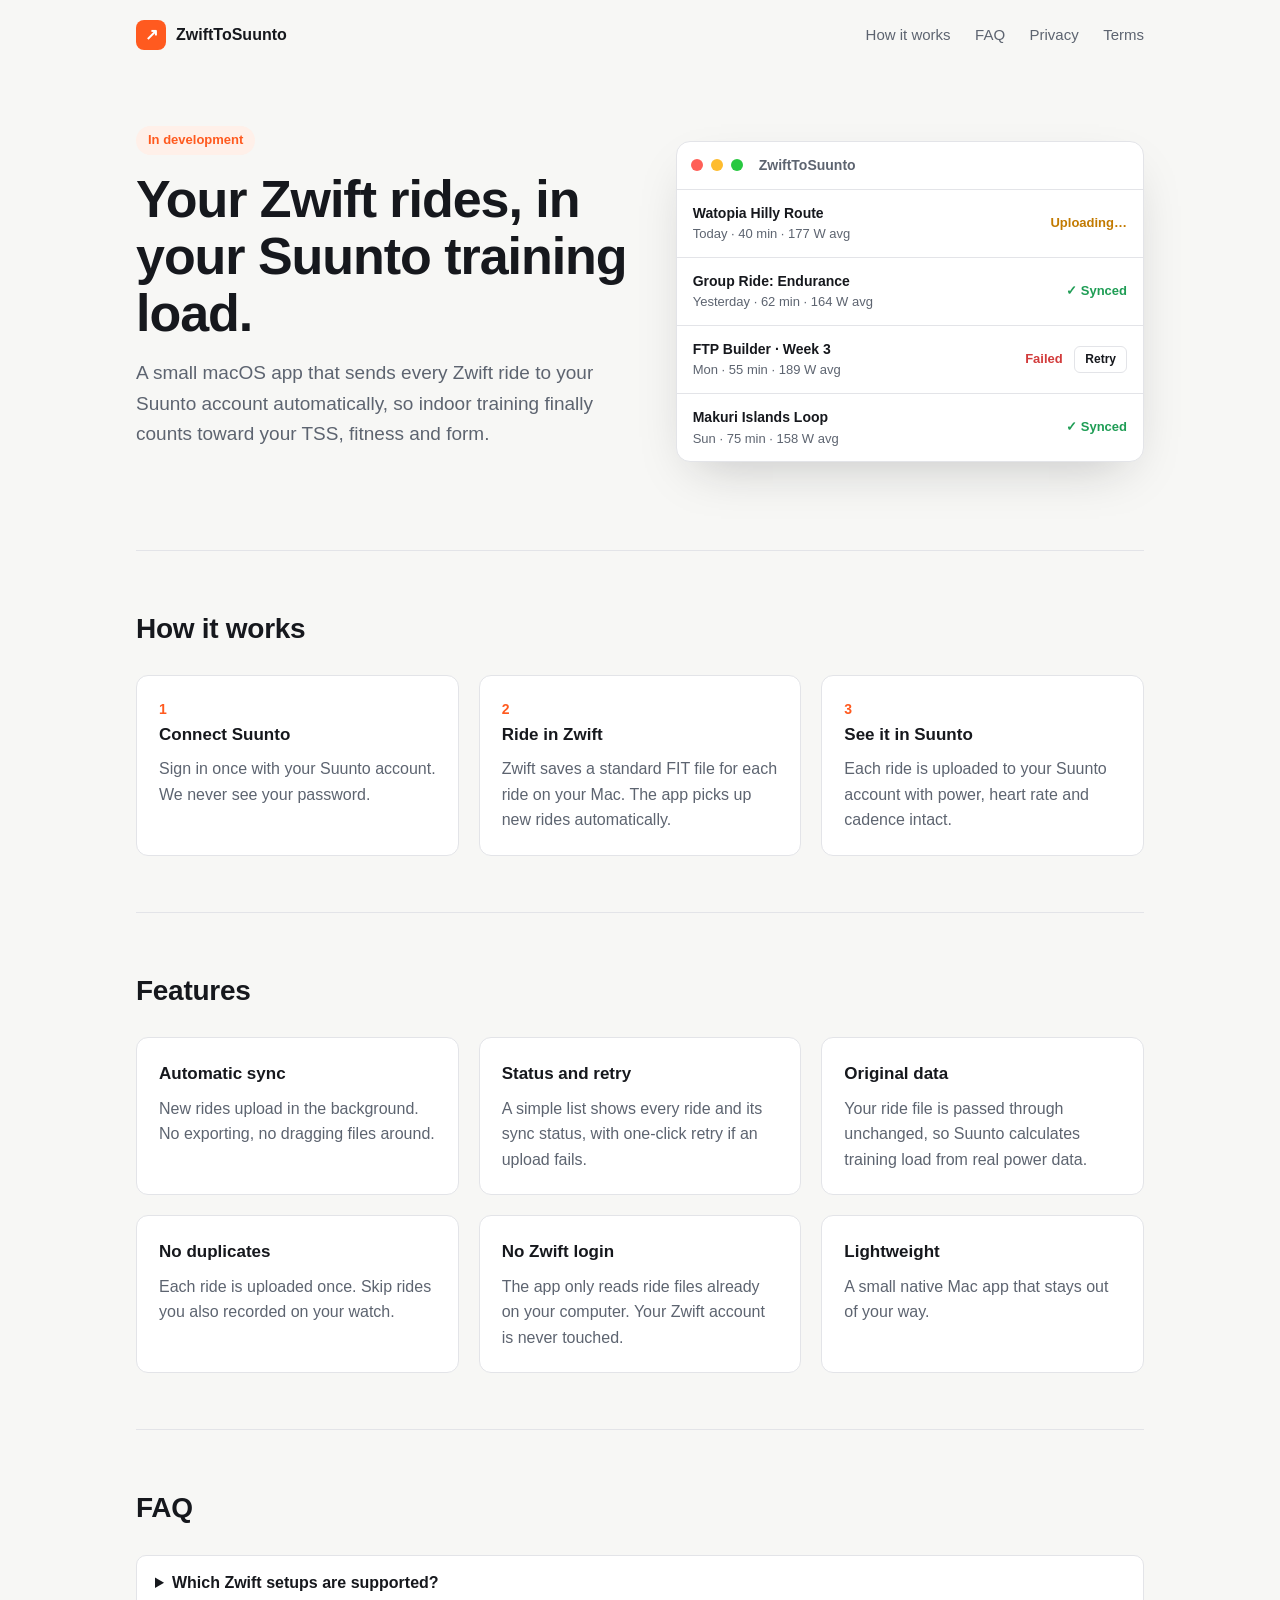
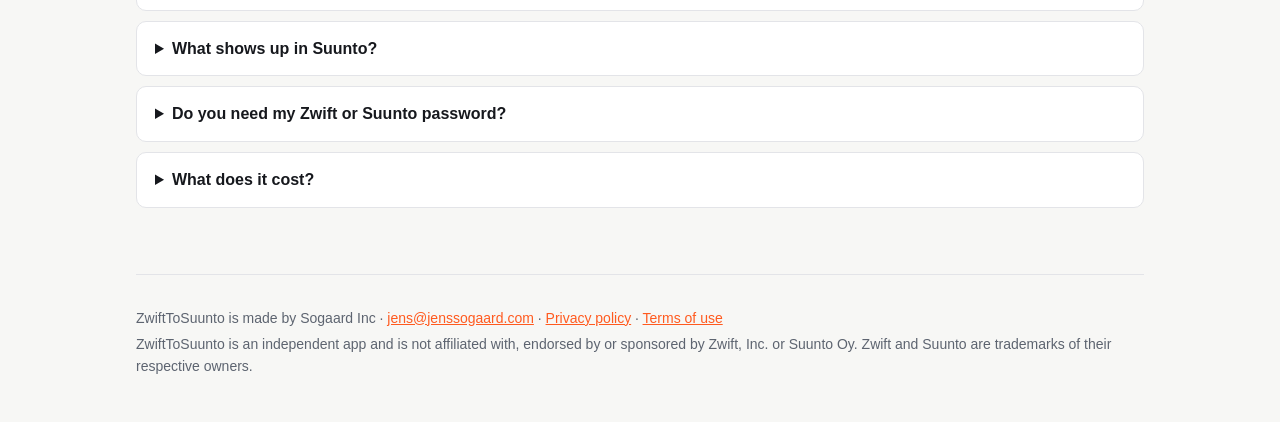
==== index.html @ 24a123be "Add ZwiftToSuunto product site with privacy policy and terms Co-Authored-By: Claude Opus 5.5 <norepl" ====
<!doctype html>
<html lang="en">
  <head>
    <meta charset="utf-8" />
    <meta name="viewport" content="width=device-width, initial-scale=1" />
    <title>ZwiftToSuunto</title>
    <meta
      name="description"
      content="A small macOS app that automatically sends your Zwift rides to your Suunto account, so indoor training counts toward your training load."
    />
    <link rel="stylesheet" href="style.css" />
  </head>
  <body>
    <div class="wrap">
      <header class="top">
        <a class="logo" href="./"
          ><span class="logo-mark">↗</span>ZwiftToSuunto</a
        >
        <nav>
          <a href="#how">How it works</a>
          <a href="#faq">FAQ</a>
          <a href="privacy.html">Privacy</a>
          <a href="terms.html">Terms</a>
        </nav>
      </header>

      <div class="hero">
        <div>
          <span class="badge">In development</span>
          <h1>Your Zwift rides, in your Suunto training load.</h1>
          <p class="lead">
            A small macOS app that sends every Zwift ride to your Suunto account
            automatically, so indoor training finally counts toward your TSS,
            fitness and form.
          </p>
        </div>

        <div class="window" aria-label="App preview">
          <div class="titlebar">
            <i class="dot r"></i><i class="dot y"></i><i class="dot g"></i>
            <span>ZwiftToSuunto</span>
          </div>
          <div class="row">
            <div>
              <div class="ride">Watopia Hilly Route</div>
              <div class="meta">Today · 40 min · 177 W avg</div>
            </div>
            <div class="status wait">Uploading…</div>
          </div>
          <div class="row">
            <div>
              <div class="ride">Group Ride: Endurance</div>
              <div class="meta">Yesterday · 62 min · 164 W avg</div>
            </div>
            <div class="status ok">✓ Synced</div>
          </div>
          <div class="row">
            <div>
              <div class="ride">FTP Builder · Week 3</div>
              <div class="meta">Mon · 55 min · 189 W avg</div>
            </div>
            <div class="status err">
              Failed <button class="retry" type="button" disabled>Retry</button>
            </div>
          </div>
          <div class="row">
            <div>
              <div class="ride">Makuri Islands Loop</div>
              <div class="meta">Sun · 75 min · 158 W avg</div>
            </div>
            <div class="status ok">✓ Synced</div>
          </div>
        </div>
      </div>

      <section id="how">
        <h2>How it works</h2>
        <div class="grid">
          <div class="card">
            <div class="step-n">1</div>
            <h3>Connect Suunto</h3>
            <p>
              Sign in once with your Suunto account. We never see your password.
            </p>
          </div>
          <div class="card">
            <div class="step-n">2</div>
            <h3>Ride in Zwift</h3>
            <p>
              Zwift saves a standard FIT file for each ride on your Mac. The app
              picks up new rides automatically.
            </p>
          </div>
          <div class="card">
            <div class="step-n">3</div>
            <h3>See it in Suunto</h3>
            <p>
              Each ride is uploaded to your Suunto account with power, heart
              rate and cadence intact.
            </p>
          </div>
        </div>
      </section>

      <section>
        <h2>Features</h2>
        <div class="grid">
          <div class="card">
            <h3>Automatic sync</h3>
            <p>
              New rides upload in the background. No exporting, no dragging
              files around.
            </p>
          </div>
          <div class="card">
            <h3>Status and retry</h3>
            <p>
              A simple list shows every ride and its sync status, with one-click
              retry if an upload fails.
            </p>
          </div>
          <div class="card">
            <h3>Original data</h3>
            <p>
              Your ride file is passed through unchanged, so Suunto calculates
              training load from real power data.
            </p>
          </div>
          <div class="card">
            <h3>No duplicates</h3>
            <p>
              Each ride is uploaded once. Skip rides you also recorded on your
              watch.
            </p>
          </div>
          <div class="card">
            <h3>No Zwift login</h3>
            <p>
              The app only reads ride files already on your computer. Your Zwift
              account is never touched.
            </p>
          </div>
          <div class="card">
            <h3>Lightweight</h3>
            <p>A small native Mac app that stays out of your way.</p>
          </div>
        </div>
      </section>

      <section id="faq" class="faq">
        <h2>FAQ</h2>
        <details>
          <summary>Which Zwift setups are supported?</summary>
          <p>
            Zwift running on a Mac. Zwift on Apple TV, iPad, iPhone or Android
            doesn't store ride files where other apps can reach them, so those
            aren't supported.
          </p>
        </details>
        <details>
          <summary>What shows up in Suunto?</summary>
          <p>
            Your ride appears in the Suunto app with its power, heart rate,
            cadence and speed, and counts toward training load (TSS, fitness,
            fatigue and form). Metrics that Suunto calculates only on the watch
            during a workout, such as recovery time, aren't available for
            uploaded workouts.
          </p>
        </details>
        <details>
          <summary>Do you need my Zwift or Suunto password?</summary>
          <p>
            No. Suunto uses a standard secure sign-in (OAuth), and the app never
            asks for your Zwift account.
          </p>
        </details>
        <details>
          <summary>What does it cost?</summary>
          <p>It's free.</p>
        </details>
      </section>

      <footer>
        <p>
          ZwiftToSuunto is made by Sogaard Inc ·
          <a href="mailto:jens@jenssogaard.com">jens@jenssogaard.com</a> ·
          <a href="privacy.html">Privacy policy</a> ·
          <a href="terms.html">Terms of use</a>
        </p>
        <p>
          ZwiftToSuunto is an independent app and is not affiliated with,
          endorsed by or sponsored by Zwift, Inc. or Suunto Oy. Zwift and Suunto
          are trademarks of their respective owners.
        </p>
      </footer>
    </div>
  </body>
</html>
---- style.css ----
:root {
  --bg: #f7f7f5;
  --surface: #ffffff;
  --text: #16181d;
  --muted: #5d6470;
  --border: #e3e4e8;
  --accent: #ff5a1f;
  --accent-soft: #fff0e9;
  --ok: #1f9d55;
  --warn: #c27a00;
  --err: #d23b3b;
  --shadow: 0 20px 50px -20px rgba(22, 24, 29, 0.25);
}

@media (prefers-color-scheme: dark) {
  :root:not([data-theme="light"]) {
    --bg: #0f1115;
    --surface: #181b21;
    --text: #eceef2;
    --muted: #9aa1ad;
    --border: #2a2e37;
    --accent: #ff7240;
    --accent-soft: #2b1a12;
    --ok: #3ccf7c;
    --warn: #f0a83a;
    --err: #ff6b6b;
    --shadow: 0 20px 50px -20px rgba(0, 0, 0, 0.7);
  }
}

:root[data-theme="dark"] {
  --bg: #0f1115;
  --surface: #181b21;
  --text: #eceef2;
  --muted: #9aa1ad;
  --border: #2a2e37;
  --accent: #ff7240;
  --accent-soft: #2b1a12;
  --ok: #3ccf7c;
  --warn: #f0a83a;
  --err: #ff6b6b;
  --shadow: 0 20px 50px -20px rgba(0, 0, 0, 0.7);
}

* {
  box-sizing: border-box;
}

body {
  margin: 0;
  background: var(--bg);
  color: var(--text);
  font:
    16px/1.6 -apple-system,
    BlinkMacSystemFont,
    "Inter",
    "Segoe UI",
    Roboto,
    sans-serif;
}

a {
  color: var(--accent);
}

.wrap {
  max-width: 1040px;
  margin: 0 auto;
  padding: 0 16px;
}

header.top {
  display: flex;
  align-items: center;
  justify-content: space-between;
  padding: 20px 0;
}

.logo {
  display: flex;
  align-items: center;
  gap: 10px;
  font-weight: 700;
  text-decoration: none;
  color: var(--text);
}
.logo-mark {
  width: 30px;
  height: 30px;
  border-radius: 8px;
  background: var(--accent);
  color: #fff;
  display: grid;
  place-items: center;
  font-size: 16px;
}

nav a {
  color: var(--muted);
  text-decoration: none;
  margin-left: 20px;
  font-size: 15px;
}
nav a:hover {
  color: var(--text);
}

.hero {
  display: grid;
  grid-template-columns: 1.05fr 1fr;
  gap: 48px;
  align-items: center;
  padding: 56px 0 72px;
}

.badge {
  display: inline-block;
  padding: 4px 12px;
  border-radius: 999px;
  background: var(--accent-soft);
  color: var(--accent);
  font-size: 13px;
  font-weight: 600;
}

h1 {
  font-size: clamp(34px, 5vw, 52px);
  line-height: 1.1;
  margin: 16px 0;
  letter-spacing: -0.02em;
}
.lead {
  font-size: 19px;
  color: var(--muted);
  margin: 0 0 28px;
}

.btn {
  display: inline-block;
  padding: 12px 22px;
  border-radius: 10px;
  background: var(--accent);
  color: #fff;
  font-weight: 600;
  text-decoration: none;
}

/* App window mockup */
.window {
  background: var(--surface);
  border: 1px solid var(--border);
  border-radius: 14px;
  box-shadow: var(--shadow);
  overflow: hidden;
  font-size: 14px;
}
.titlebar {
  display: flex;
  align-items: center;
  gap: 8px;
  padding: 12px 14px;
  border-bottom: 1px solid var(--border);
}
.dot {
  width: 12px;
  height: 12px;
  border-radius: 50%;
}
.dot.r {
  background: #ff5f57;
}
.dot.y {
  background: #febc2e;
}
.dot.g {
  background: #28c840;
}
.titlebar span {
  margin-left: 8px;
  color: var(--muted);
  font-weight: 600;
}
.row {
  display: grid;
  grid-template-columns: 1fr auto;
  gap: 12px;
  align-items: center;
  padding: 12px 16px;
  border-bottom: 1px solid var(--border);
}
.row:last-child {
  border-bottom: 0;
}
.ride {
  font-weight: 600;
}
.meta {
  color: var(--muted);
  font-size: 13px;
}
.status {
  font-size: 13px;
  font-weight: 600;
  white-space: nowrap;
}
.status.ok {
  color: var(--ok);
}
.status.wait {
  color: var(--warn);
}
.status.err {
  color: var(--err);
}
.retry {
  margin-left: 8px;
  padding: 3px 10px;
  border: 1px solid var(--border);
  border-radius: 6px;
  background: transparent;
  color: var(--text);
  font: inherit;
  font-size: 12px;
}

section {
  padding: 56px 0;
  border-top: 1px solid var(--border);
}
h2 {
  font-size: 28px;
  margin: 0 0 24px;
  letter-spacing: -0.01em;
}

.grid {
  display: grid;
  grid-template-columns: repeat(3, 1fr);
  gap: 20px;
}
.card {
  background: var(--surface);
  border: 1px solid var(--border);
  border-radius: 12px;
  padding: 22px;
}
.card h3 {
  margin: 0 0 8px;
  font-size: 17px;
}
.card p {
  margin: 0;
  color: var(--muted);
}
.step-n {
  color: var(--accent);
  font-weight: 700;
  font-size: 14px;
}

.faq details {
  background: var(--surface);
  border: 1px solid var(--border);
  border-radius: 10px;
  padding: 14px 18px;
  margin-bottom: 10px;
}
.faq summary {
  cursor: pointer;
  font-weight: 600;
}
.faq p {
  color: var(--muted);
  margin: 10px 0 0;
}

footer {
  border-top: 1px solid var(--border);
  padding: 28px 0 40px;
  color: var(--muted);
  font-size: 14px;
}
footer p {
  margin: 4px 0;
}

/* Legal pages */
.legal {
  max-width: 760px;
  padding: 24px 0 64px;
}
.legal h1 {
  font-size: 36px;
}
.legal h2 {
  font-size: 21px;
  margin: 32px 0 8px;
}
.legal p,
.legal li {
  color: var(--text);
}

@media (max-width: 800px) {
  .hero {
    grid-template-columns: 1fr;
    padding: 32px 0 48px;
    gap: 32px;
  }
  .grid {
    grid-template-columns: 1fr;
  }
  nav a {
    margin-left: 14px;
  }
}
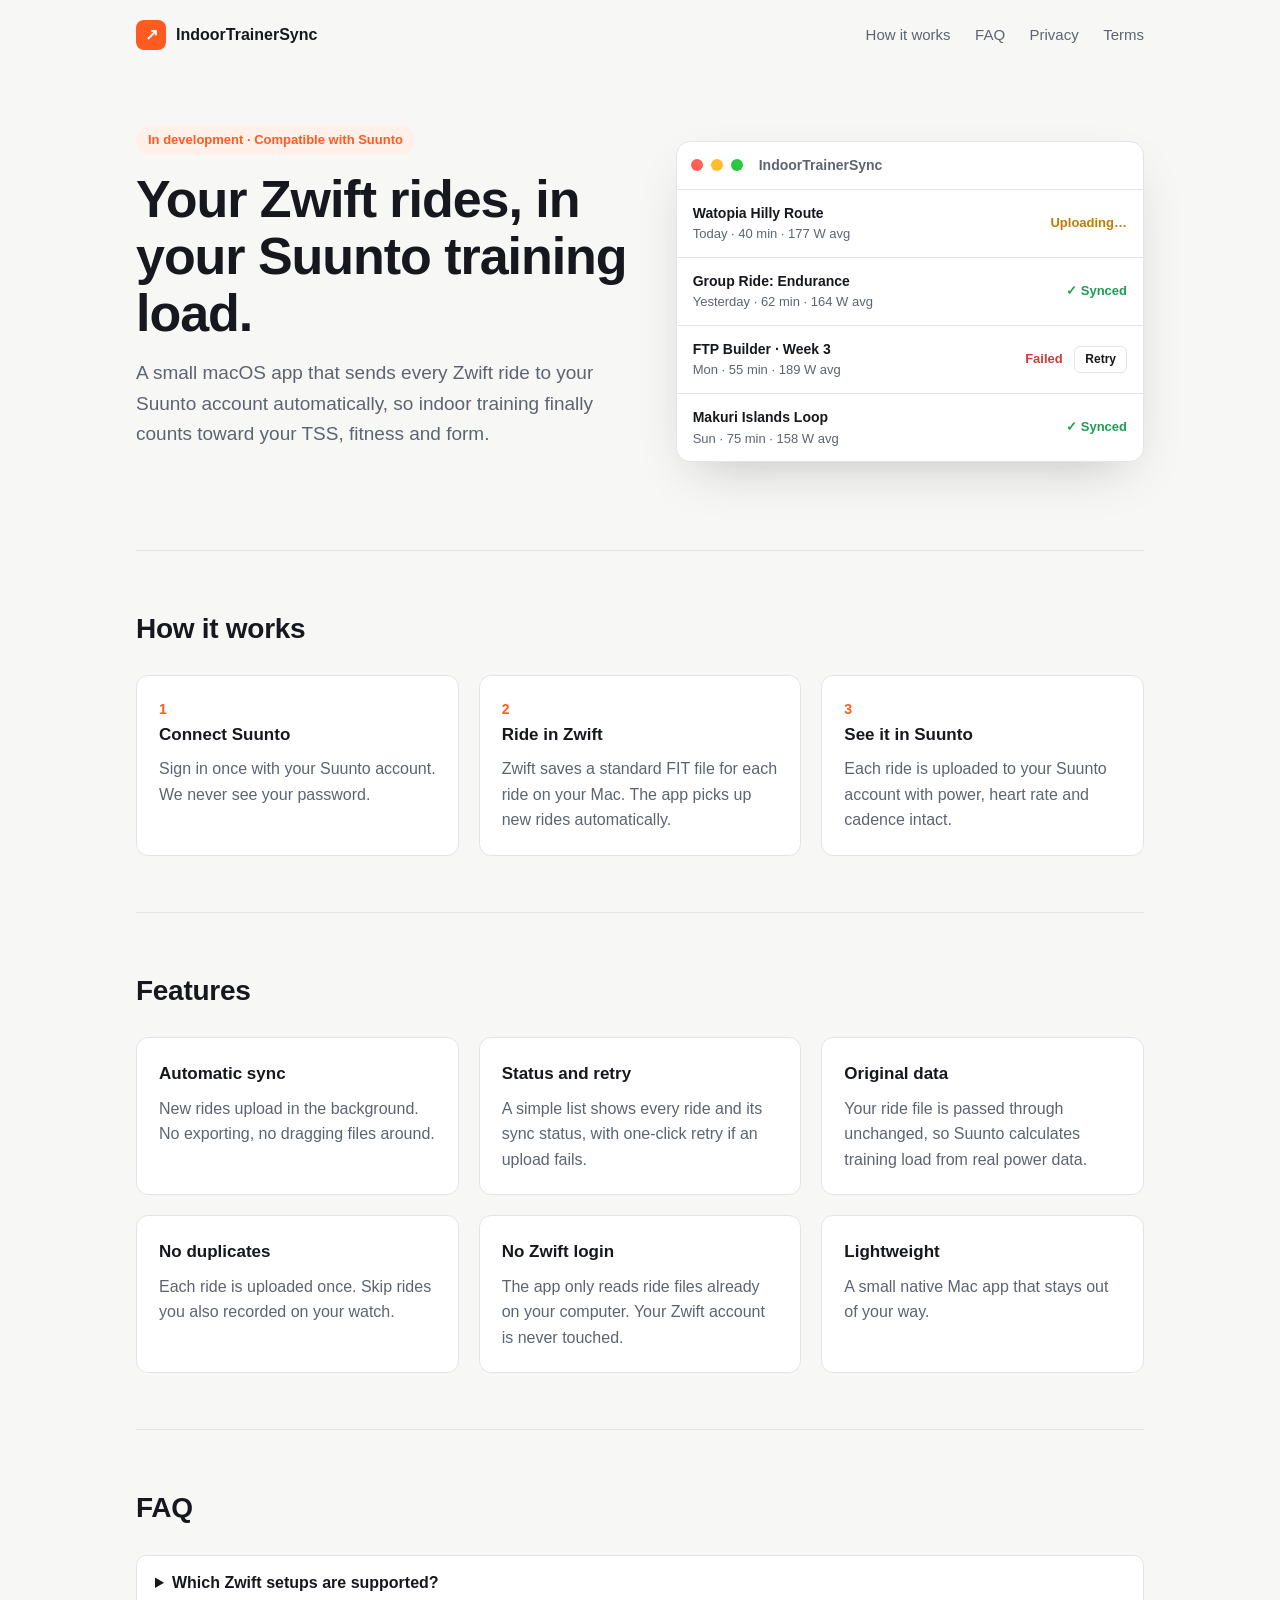
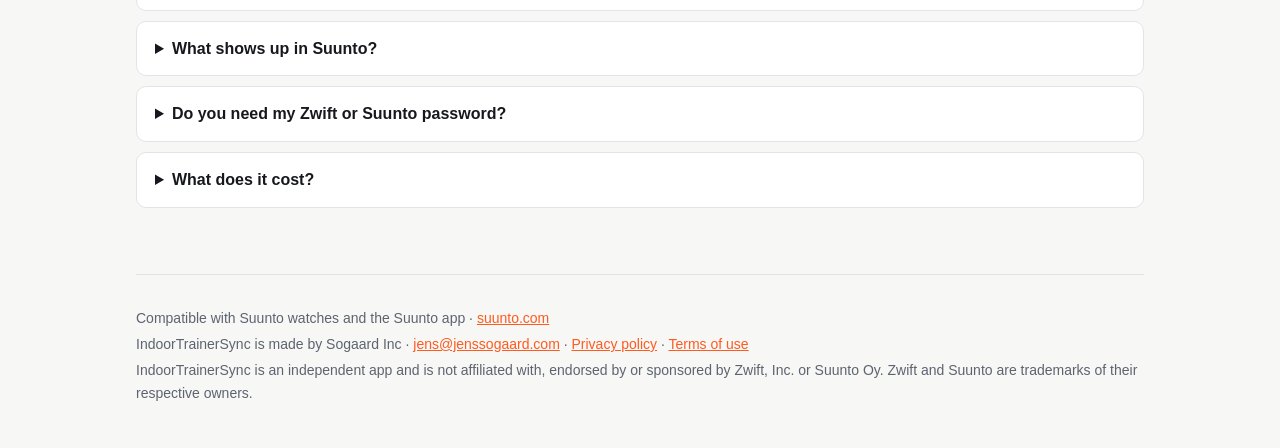
==== commit a26a1210: "Rename app to IndoorTrainerSync and state Suunto compatibility Co-Authored-By: Claude Opus 5.5 <nore" ====
--- a/index.html
+++ b/index.html
@@ -3,7 +3,7 @@
   <head>
     <meta charset="utf-8" />
     <meta name="viewport" content="width=device-width, initial-scale=1" />
-    <title>ZwiftToSuunto</title>
+    <title>IndoorTrainerSync</title>
     <meta
       name="description"
       content="A small macOS app that automatically sends your Zwift rides to your Suunto account, so indoor training counts toward your training load."
@@ -14,7 +14,7 @@
     <div class="wrap">
       <header class="top">
         <a class="logo" href="./"
-          ><span class="logo-mark">↗</span>ZwiftToSuunto</a
+          ><span class="logo-mark">↗</span>IndoorTrainerSync</a
         >
         <nav>
           <a href="#how">How it works</a>
@@ -26,7 +26,7 @@
 
       <div class="hero">
         <div>
-          <span class="badge">In development</span>
+          <span class="badge">In development · Compatible with Suunto</span>
           <h1>Your Zwift rides, in your Suunto training load.</h1>
           <p class="lead">
             A small macOS app that sends every Zwift ride to your Suunto account
@@ -38,7 +38,7 @@
         <div class="window" aria-label="App preview">
           <div class="titlebar">
             <i class="dot r"></i><i class="dot y"></i><i class="dot g"></i>
-            <span>ZwiftToSuunto</span>
+            <span>IndoorTrainerSync</span>
           </div>
           <div class="row">
             <div>
@@ -181,14 +181,15 @@
       </section>
 
       <footer>
+        <p>Compatible with Suunto watches and the Suunto app · <a href="https://www.suunto.com">suunto.com</a></p>
         <p>
-          ZwiftToSuunto is made by Sogaard Inc ·
+          IndoorTrainerSync is made by Sogaard Inc ·
           <a href="mailto:jens@jenssogaard.com">jens@jenssogaard.com</a> ·
           <a href="privacy.html">Privacy policy</a> ·
           <a href="terms.html">Terms of use</a>
         </p>
         <p>
-          ZwiftToSuunto is an independent app and is not affiliated with,
+          IndoorTrainerSync is an independent app and is not affiliated with,
           endorsed by or sponsored by Zwift, Inc. or Suunto Oy. Zwift and Suunto
           are trademarks of their respective owners.
         </p>
